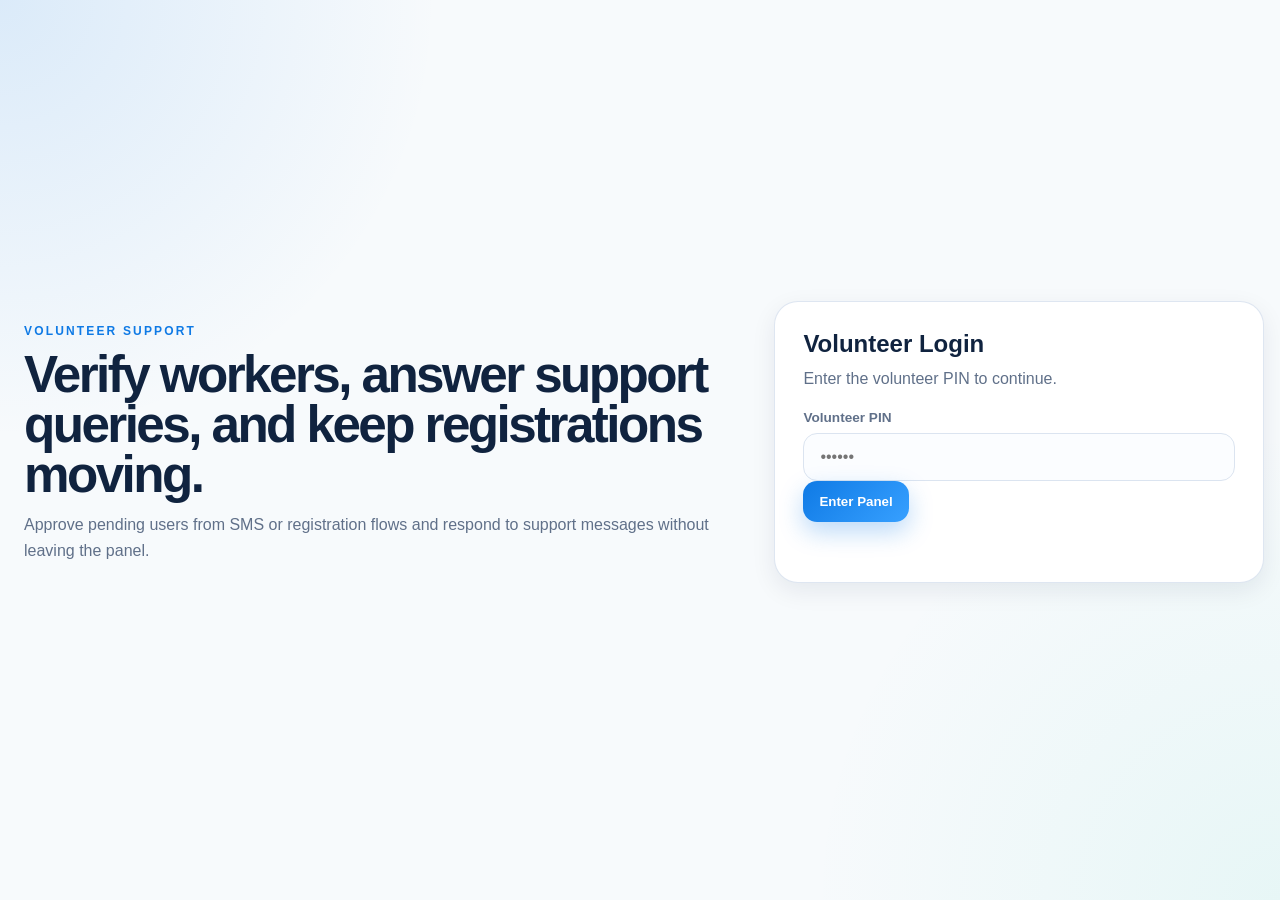
==== Volunteer Panel/index.html @ 0aa0f609 "feat: migrate from Firebase to Supabase, rewrite Admin Portal, setup EMS folder, clean Firebase asse" ====
<!DOCTYPE html>
<html lang="en">
<head>
    <meta charset="UTF-8">
    <meta name="viewport" content="width=device-width, initial-scale=1.0">
    <title>Workforce Volunteer Panel</title>
    <link rel="stylesheet" href="volunteer.css">
</head>
<body>
    <div id="login-view" class="shell shell-login">
        <div class="hero-card">
            <div class="hero-copy">
                <span class="eyebrow">Volunteer Support</span>
                <h1>Verify workers, answer support queries, and keep registrations moving.</h1>
                <p>Approve pending users from SMS or registration flows and respond to support messages without leaving the panel.</p>
            </div>
            <div class="login-card card">
                <h2>Volunteer Login</h2>
                <p>Enter the volunteer PIN to continue.</p>
                <label for="pin-input">Volunteer PIN</label>
                <input id="pin-input" type="password" maxlength="6" placeholder="••••••" />
                <button id="login-btn" class="button primary">Enter Panel</button>
                <p id="error-msg" class="error"></p>
            </div>
        </div>
    </div>

    <div id="panel-view" class="shell hidden">
        <header class="topbar card">
            <div>
                <span class="eyebrow">Workforce Platform</span>
                <h2>Volunteer Panel</h2>
            </div>
            <div class="topbar-actions">
                <span id="pending-count-pill" class="pill">0 pending</span>
                <button id="refresh-btn" class="button subtle">Refresh</button>
                <button id="logout-btn" class="button outline">Logout</button>
            </div>
        </header>

        <section class="stats-grid">
            <div class="stat card">
                <span class="label">Pending Registrations</span>
                <strong id="stat-pending">0</strong>
            </div>
            <div class="stat card">
                <span class="label">Verified Today</span>
                <strong id="stat-verified">0</strong>
            </div>
            <div class="stat card">
                <span class="label">Support Queries</span>
                <strong id="stat-support">0</strong>
            </div>
        </section>

        <section class="tabs card">
            <button class="tab-btn active" data-tab="pending-tab">Pending Registrations</button>
            <button class="tab-btn" data-tab="support-tab">Support Queries</button>
        </section>

        <main>
            <section id="pending-tab" class="tab-panel active">
                <div class="panel-head">
                    <div>
                        <h3>Pending Worker Registrations</h3>
                        <p>Approve workers who have submitted details via the app or SMS.</p>
                    </div>
                </div>
                <div id="pending-list" class="cards-grid"></div>
            </section>

            <section id="support-tab" class="tab-panel">
                <div class="panel-head">
                    <div>
                        <h3>Support Queries</h3>
                        <p>Review and respond to support requests from workers.</p>
                    </div>
                    <div class="support-form card inline-form">
                        <input id="support-receiver" type="text" placeholder="Receiver NIC" />
                        <input id="support-message" type="text" placeholder="Reply or guidance message" />
                        <button id="support-send-btn" class="button primary">Send</button>
                    </div>
                </div>
                <div id="support-list" class="support-list"></div>
            </section>
        </main>
    </div>

    <template id="pending-card-template">
        <article class="worker-card card">
            <div class="worker-top">
                <div>
                    <h4 class="worker-name"></h4>
                    <p class="worker-nic"></p>
                </div>
                <span class="status-badge">Pending</span>
            </div>
            <div class="worker-meta"></div>
            <div class="worker-actions">
                <button class="button primary verify-btn">Verify</button>
            </div>
        </article>
    </template>

    <template id="support-card-template">
        <article class="support-card card">
            <div class="support-top">
                <div>
                    <h4 class="support-title"></h4>
                    <p class="support-channel"></p>
                </div>
                <span class="support-time"></span>
            </div>
            <p class="support-body"></p>
        </article>
    </template>

    <script src="volunteer.js"></script>
</body>
</html>
---- Volunteer Panel/volunteer.css ----
:root {
    --bg: #f7fafc;
    --card: #ffffff;
    --text: #10233f;
    --muted: #607089;
    --primary: #0f7ae5;
    --primary-dark: #0b5db0;
    --border: #dbe4f0;
    --shadow: 0 18px 40px rgba(9, 30, 66, 0.12);
    --shadow-soft: 0 8px 24px rgba(9, 30, 66, 0.08);
}

* {
    box-sizing: border-box;
}

body {
    margin: 0;
    min-height: 100vh;
    font-family: Inter, "Segoe UI", Arial, sans-serif;
    color: var(--text);
    background:
        radial-gradient(circle at top left, rgba(15, 122, 229, 0.12), transparent 28%),
        radial-gradient(circle at bottom right, rgba(42, 201, 177, 0.08), transparent 30%),
        var(--bg);
}

.hidden {
    display: none !important;
}

.shell {
    width: min(1280px, calc(100vw - 32px));
    margin: 0 auto;
    padding: 32px 0 48px;
}

.shell-login {
    min-height: 100vh;
    display: grid;
    place-items: center;
}

.hero-card {
    width: 100%;
    display: grid;
    grid-template-columns: 1.2fr 0.8fr;
    gap: 24px;
    align-items: center;
}

.hero-copy {
    padding: 24px 8px;
}

.eyebrow {
    display: inline-block;
    font-size: 12px;
    text-transform: uppercase;
    letter-spacing: 0.18em;
    color: var(--primary);
    font-weight: 800;
    margin-bottom: 12px;
}

h1 {
    margin: 0 0 12px;
    font-size: clamp(2rem, 4vw, 4rem);
    line-height: 0.98;
    letter-spacing: -0.05em;
}

h2, h3, h4, p {
    margin: 0;
}

p {
    color: var(--muted);
    line-height: 1.6;
}

.card {
    background: var(--card);
    border: 1px solid rgba(219, 228, 240, 0.9);
    border-radius: 24px;
    box-shadow: var(--shadow-soft);
}

.login-card {
    padding: 28px;
}

.login-card h2 {
    font-size: 1.5rem;
    margin-bottom: 8px;
}

label {
    display: block;
    margin: 18px 0 8px;
    font-size: 0.85rem;
    font-weight: 700;
    color: var(--muted);
}

input {
    width: 100%;
    border: 1px solid var(--border);
    border-radius: 14px;
    padding: 14px 16px;
    font-size: 1rem;
    outline: none;
    background: #fbfdff;
}

input:focus {
    border-color: rgba(15, 122, 229, 0.55);
    box-shadow: 0 0 0 4px rgba(15, 122, 229, 0.12);
}

.button {
    border: 0;
    border-radius: 14px;
    padding: 13px 16px;
    font-weight: 800;
    cursor: pointer;
    transition: transform 0.18s ease, box-shadow 0.18s ease, background 0.18s ease;
}

.button:hover {
    transform: translateY(-1px);
}

.primary {
    background: linear-gradient(135deg, var(--primary), #37a0ff);
    color: white;
    box-shadow: 0 10px 24px rgba(15, 122, 229, 0.28);
}

.primary:hover {
    background: linear-gradient(135deg, var(--primary-dark), var(--primary));
}

.outline {
    border: 1px solid var(--border);
    background: transparent;
    color: var(--text);
}

.subtle {
    background: #eef5ff;
    color: var(--primary-dark);
}

.error {
    margin-top: 12px;
    color: #d64242;
    min-height: 20px;
}

.topbar {
    display: flex;
    align-items: center;
    justify-content: space-between;
    gap: 16px;
    padding: 22px 24px;
    margin-bottom: 22px;
}

.topbar-actions {
    display: flex;
    align-items: center;
    gap: 10px;
    flex-wrap: wrap;
    justify-content: flex-end;
}

.pill {
    display: inline-flex;
    align-items: center;
    border-radius: 999px;
    padding: 8px 14px;
    background: #e9f5ff;
    color: var(--primary-dark);
    font-weight: 700;
    font-size: 0.9rem;
}

.stats-grid {
    display: grid;
    grid-template-columns: repeat(auto-fit, minmax(180px, 1fr));
    gap: 16px;
    margin-bottom: 20px;
}

.stat {
    padding: 18px 20px;
}

.stat .label {
    display: block;
    color: var(--muted);
    font-size: 0.88rem;
    margin-bottom: 8px;
}

.stat strong {
    font-size: 2rem;
}

.tabs {
    display: inline-flex;
    gap: 8px;
    padding: 8px;
    margin-bottom: 20px;
}

.tab-btn {
    border: 0;
    background: transparent;
    color: var(--muted);
    font-weight: 800;
    border-radius: 14px;
    padding: 12px 16px;
    cursor: pointer;
}

.tab-btn.active {
    background: #edf4ff;
    color: var(--primary-dark);
}

.panel-head {
    display: flex;
    align-items: flex-start;
    justify-content: space-between;
    gap: 16px;
    margin-bottom: 16px;
}

.cards-grid {
    display: grid;
    grid-template-columns: repeat(auto-fit, minmax(280px, 1fr));
    gap: 16px;
}

.worker-card,
.support-card {
    padding: 18px;
}

.worker-top,
.support-top {
    display: flex;
    align-items: flex-start;
    justify-content: space-between;
    gap: 12px;
    margin-bottom: 14px;
}

.worker-name,
.support-title {
    font-size: 1.05rem;
    margin-bottom: 4px;
}

.worker-nic,
.support-channel,
.support-time {
    font-size: 0.88rem;
    color: var(--muted);
}

.worker-meta {
    display: grid;
    gap: 8px;
    margin-bottom: 16px;
    color: var(--muted);
}

.worker-actions {
    display: flex;
    justify-content: flex-end;
}

.status-badge {
    display: inline-flex;
    align-items: center;
    border-radius: 999px;
    padding: 6px 10px;
    background: #fff4d7;
    color: #9a6b00;
    font-size: 0.8rem;
    font-weight: 800;
}

.support-list {
    display: grid;
    gap: 14px;
}

.tab-panel {
    display: none;
}

.tab-panel.active {
    display: block;
}

.inline-form {
    display: grid;
    grid-template-columns: 1fr 1.2fr auto;
    gap: 10px;
    align-items: center;
    width: min(100%, 760px);
    padding: 14px;
}

.inline-form input {
    margin: 0;
}

@media (max-width: 900px) {
    .hero-card,
    .panel-head,
    .topbar {
        grid-template-columns: 1fr;
        flex-direction: column;
        align-items: stretch;
    }

    .inline-form {
        grid-template-columns: 1fr;
    }

    .tabs {
        width: 100%;
        overflow-x: auto;
    }
}
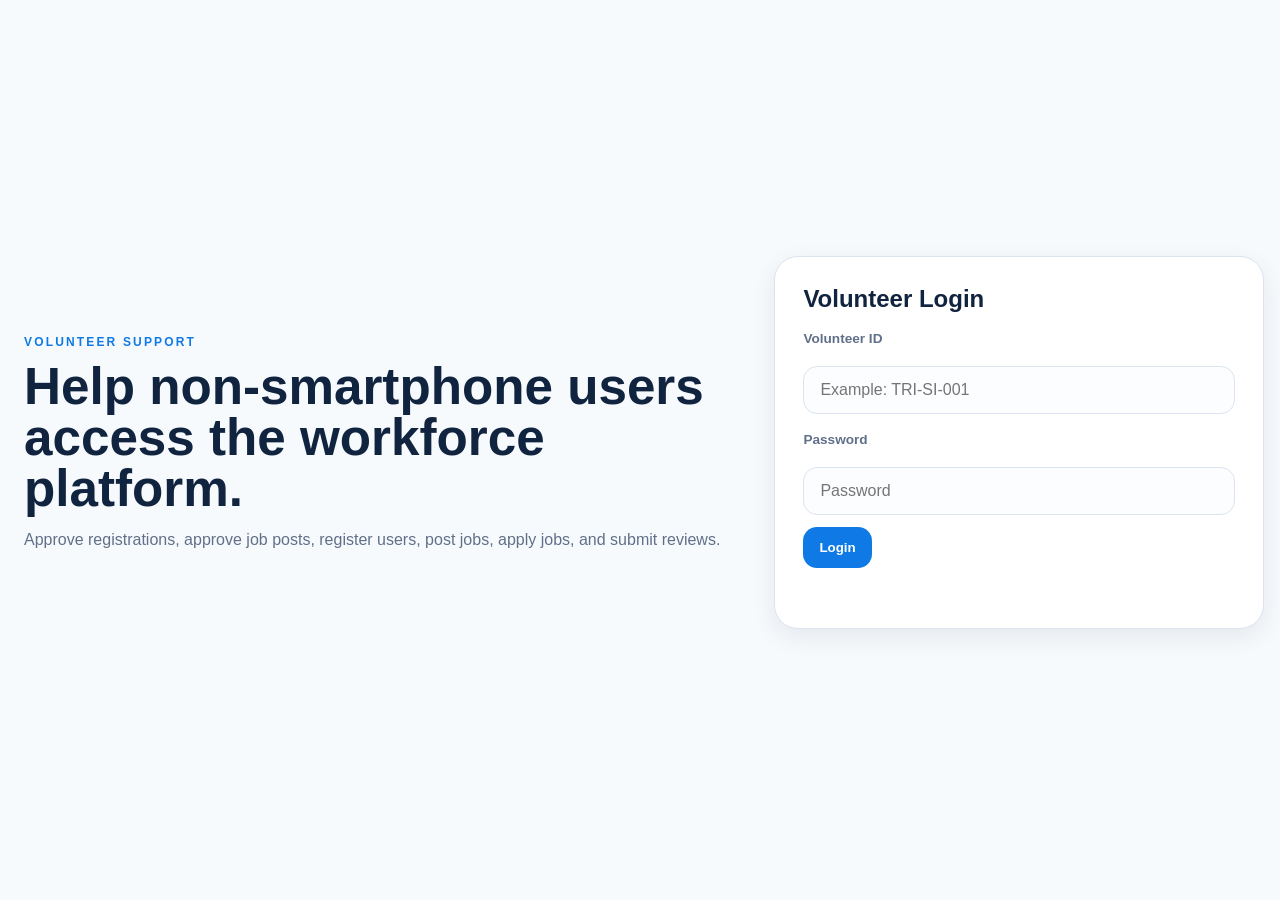
==== commit 12f3440c: "Prepare separated deployments and SMS system" ====
--- a/Volunteer Panel/index.html
+++ b/Volunteer Panel/index.html
@@ -1,120 +1,146 @@
 <!DOCTYPE html>
 <html lang="en">
 <head>
-    <meta charset="UTF-8">
-    <meta name="viewport" content="width=device-width, initial-scale=1.0">
-    <title>Workforce Volunteer Panel</title>
-    <link rel="stylesheet" href="volunteer.css">
+  <meta charset="UTF-8" />
+  <meta name="viewport" content="width=device-width, initial-scale=1.0" />
+  <title>Workforce Volunteer Panel</title>
+  <link rel="stylesheet" href="volunteer.css" />
 </head>
 <body>
-    <div id="login-view" class="shell shell-login">
-        <div class="hero-card">
-            <div class="hero-copy">
-                <span class="eyebrow">Volunteer Support</span>
-                <h1>Verify workers, answer support queries, and keep registrations moving.</h1>
-                <p>Approve pending users from SMS or registration flows and respond to support messages without leaving the panel.</p>
-            </div>
-            <div class="login-card card">
-                <h2>Volunteer Login</h2>
-                <p>Enter the volunteer PIN to continue.</p>
-                <label for="pin-input">Volunteer PIN</label>
-                <input id="pin-input" type="password" maxlength="6" placeholder="••••••" />
-                <button id="login-btn" class="button primary">Enter Panel</button>
-                <p id="error-msg" class="error"></p>
-            </div>
-        </div>
+
+<div id="login-view" class="shell shell-login">
+  <div class="hero-card">
+    <div class="hero-copy">
+      <span class="eyebrow">Volunteer Support</span>
+      <h1>Help non-smartphone users access the workforce platform.</h1>
+      <p>Approve registrations, approve job posts, register users, post jobs, apply jobs, and submit reviews.</p>
     </div>
 
-    <div id="panel-view" class="shell hidden">
-        <header class="topbar card">
-            <div>
-                <span class="eyebrow">Workforce Platform</span>
-                <h2>Volunteer Panel</h2>
-            </div>
-            <div class="topbar-actions">
-                <span id="pending-count-pill" class="pill">0 pending</span>
-                <button id="refresh-btn" class="button subtle">Refresh</button>
-                <button id="logout-btn" class="button outline">Logout</button>
-            </div>
-        </header>
+    <div class="login-card card">
+      <h2>Volunteer Login</h2>
 
-        <section class="stats-grid">
-            <div class="stat card">
-                <span class="label">Pending Registrations</span>
-                <strong id="stat-pending">0</strong>
-            </div>
-            <div class="stat card">
-                <span class="label">Verified Today</span>
-                <strong id="stat-verified">0</strong>
-            </div>
-            <div class="stat card">
-                <span class="label">Support Queries</span>
-                <strong id="stat-support">0</strong>
-            </div>
-        </section>
+      <label>Volunteer ID</label>
+      <input id="volunteer-id-input" type="text" placeholder="Example: TRI-SI-001" />
 
-        <section class="tabs card">
-            <button class="tab-btn active" data-tab="pending-tab">Pending Registrations</button>
-            <button class="tab-btn" data-tab="support-tab">Support Queries</button>
-        </section>
+      <label>Password</label>
+      <input id="password-input" type="password" placeholder="Password" />
 
-        <main>
-            <section id="pending-tab" class="tab-panel active">
-                <div class="panel-head">
-                    <div>
-                        <h3>Pending Worker Registrations</h3>
-                        <p>Approve workers who have submitted details via the app or SMS.</p>
-                    </div>
-                </div>
-                <div id="pending-list" class="cards-grid"></div>
-            </section>
+      <button id="login-btn" class="button primary">Login</button>
+      <p id="error-msg" class="error"></p>
+    </div>
+  </div>
+</div>
 
-            <section id="support-tab" class="tab-panel">
-                <div class="panel-head">
-                    <div>
-                        <h3>Support Queries</h3>
-                        <p>Review and respond to support requests from workers.</p>
-                    </div>
-                    <div class="support-form card inline-form">
-                        <input id="support-receiver" type="text" placeholder="Receiver NIC" />
-                        <input id="support-message" type="text" placeholder="Reply or guidance message" />
-                        <button id="support-send-btn" class="button primary">Send</button>
-                    </div>
-                </div>
-                <div id="support-list" class="support-list"></div>
-            </section>
-        </main>
+<div id="panel-view" class="shell hidden">
+  <header class="topbar card">
+    <div>
+      <span class="eyebrow">Workforce Platform</span>
+      <h2>Volunteer Panel</h2>
+      <p id="volunteer-info"></p>
     </div>
 
-    <template id="pending-card-template">
-        <article class="worker-card card">
-            <div class="worker-top">
-                <div>
-                    <h4 class="worker-name"></h4>
-                    <p class="worker-nic"></p>
-                </div>
-                <span class="status-badge">Pending</span>
-            </div>
-            <div class="worker-meta"></div>
-            <div class="worker-actions">
-                <button class="button primary verify-btn">Verify</button>
-            </div>
-        </article>
-    </template>
+    <div class="topbar-actions">
+      <span id="pending-count-pill" class="pill">0 pending</span>
+      <button id="refresh-btn" class="button subtle">Refresh</button>
+      <button id="logout-btn" class="button outline">Logout</button>
+    </div>
+  </header>
 
-    <template id="support-card-template">
-        <article class="support-card card">
-            <div class="support-top">
-                <div>
-                    <h4 class="support-title"></h4>
-                    <p class="support-channel"></p>
-                </div>
-                <span class="support-time"></span>
-            </div>
-            <p class="support-body"></p>
-        </article>
-    </template>
+  <section class="stats-grid">
+    <div class="stat card">
+      <span class="label">Pending Users</span>
+      <strong id="stat-pending-users">0</strong>
+    </div>
+    <div class="stat card">
+      <span class="label">Pending Jobs</span>
+      <strong id="stat-pending-jobs">0</strong>
+    </div>
+    <div class="stat card">
+      <span class="label">Approved Session</span>
+      <strong id="stat-approved">0</strong>
+    </div>
+  </section>
 
-    <script src="volunteer.js"></script>
+  <section class="tabs card">
+    <button class="tab-btn active" data-tab="pending-users-tab">Pending Users</button>
+    <button class="tab-btn" data-tab="pending-jobs-tab">Pending Jobs</button>
+    <button class="tab-btn" data-tab="register-user-tab">Register User</button>
+    <button class="tab-btn" data-tab="post-job-tab">Post Job</button>
+    <button class="tab-btn" data-tab="apply-job-tab">Apply Job</button>
+    <button class="tab-btn" data-tab="review-tab">Review Worker</button>
+  </section>
+
+  <main>
+    <section id="pending-users-tab" class="tab-panel active">
+      <h3>Pending User Registrations</h3>
+      <div id="pending-users-list" class="cards-grid"></div>
+    </section>
+
+    <section id="pending-jobs-tab" class="tab-panel">
+      <h3>Pending Job Posts</h3>
+      <div id="pending-jobs-list" class="cards-grid"></div>
+    </section>
+
+    <section id="register-user-tab" class="tab-panel">
+      <div class="form-card card">
+        <h3>Register Non-Smartphone User</h3>
+        <input id="reg-phone" placeholder="Phone number" />
+        <input id="reg-first-name" placeholder="First name" />
+        <input id="reg-last-name" placeholder="Last name" />
+        <input id="reg-district" placeholder="District" />
+        <input id="reg-ds-area" placeholder="DS Area" />
+        <select id="reg-language">
+          <option value="si">Sinhala</option>
+          <option value="ta">Tamil</option>
+        </select>
+        <button id="manual-register-btn" class="button primary">Register User</button>
+      </div>
+    </section>
+
+    <section id="post-job-tab" class="tab-panel">
+      <div class="form-card card">
+        <h3>Post Job for Employer</h3>
+        <input id="job-employer-name" placeholder="Employer name" />
+        <input id="job-employer-phone" placeholder="Employer phone" />
+        <input id="job-title" placeholder="Job title" />
+        <textarea id="job-description" placeholder="Job description"></textarea>
+        <input id="job-district" placeholder="District" />
+        <input id="job-ds-area" placeholder="DS Area" />
+        <input id="job-category" placeholder="Category" />
+        <input id="job-skills" placeholder="Required skills" />
+        <input id="job-payment" placeholder="Payment" />
+        <select id="job-language">
+          <option value="si">Sinhala</option>
+          <option value="ta">Tamil</option>
+        </select>
+        <button id="manual-job-btn" class="button primary">Post Job</button>
+      </div>
+    </section>
+
+    <section id="apply-job-tab" class="tab-panel">
+      <div class="form-card card">
+        <h3>Apply Job for Worker</h3>
+        <input id="apply-worker-phone" placeholder="Worker phone" />
+        <input id="apply-job-id" placeholder="Job ID" />
+        <textarea id="apply-note" placeholder="Note"></textarea>
+        <button id="apply-job-btn" class="button primary">Submit Application</button>
+      </div>
+    </section>
+
+    <section id="review-tab" class="tab-panel">
+      <div class="form-card card">
+        <h3>Give Worker Review</h3>
+        <input id="review-worker-phone" placeholder="Worker phone" />
+        <input id="review-employer-phone" placeholder="Employer phone" />
+        <input id="review-rating" type="number" min="1" max="5" placeholder="Rating 1-5" />
+        <textarea id="review-comment" placeholder="Review comment"></textarea>
+        <button id="review-btn" class="button primary">Submit Review</button>
+      </div>
+    </section>
+  </main>
+</div>
+
+<script src="config.js"></script>
+<script src="volunteer.js"></script>
 </body>
-</html>
+</html>
--- a/Volunteer Panel/volunteer.css
+++ b/Volunteer Panel/volunteer.css
@@ -1,340 +1,268 @@
 :root {
-    --bg: #f7fafc;
-    --card: #ffffff;
-    --text: #10233f;
-    --muted: #607089;
-    --primary: #0f7ae5;
-    --primary-dark: #0b5db0;
-    --border: #dbe4f0;
-    --shadow: 0 18px 40px rgba(9, 30, 66, 0.12);
-    --shadow-soft: 0 8px 24px rgba(9, 30, 66, 0.08);
+  --bg: #f7fafc;
+  --card: #ffffff;
+  --text: #10233f;
+  --muted: #607089;
+  --primary: #0f7ae5;
+  --primary-dark: #0b5db0;
+  --danger: #d64242;
+  --border: #dbe4f0;
+  --shadow-soft: 0 8px 24px rgba(9, 30, 66, 0.08);
 }
 
 * {
-    box-sizing: border-box;
+  box-sizing: border-box;
 }
 
 body {
-    margin: 0;
-    min-height: 100vh;
-    font-family: Inter, "Segoe UI", Arial, sans-serif;
-    color: var(--text);
-    background:
-        radial-gradient(circle at top left, rgba(15, 122, 229, 0.12), transparent 28%),
-        radial-gradient(circle at bottom right, rgba(42, 201, 177, 0.08), transparent 30%),
-        var(--bg);
+  margin: 0;
+  min-height: 100vh;
+  font-family: "Segoe UI", Arial, sans-serif;
+  color: var(--text);
+  background: var(--bg);
 }
 
 .hidden {
-    display: none !important;
+  display: none !important;
 }
 
 .shell {
-    width: min(1280px, calc(100vw - 32px));
-    margin: 0 auto;
-    padding: 32px 0 48px;
+  width: min(1280px, calc(100vw - 32px));
+  margin: 0 auto;
+  padding: 32px 0 48px;
 }
 
 .shell-login {
-    min-height: 100vh;
-    display: grid;
-    place-items: center;
+  min-height: 100vh;
+  display: grid;
+  place-items: center;
 }
 
 .hero-card {
-    width: 100%;
-    display: grid;
-    grid-template-columns: 1.2fr 0.8fr;
-    gap: 24px;
-    align-items: center;
+  width: 100%;
+  display: grid;
+  grid-template-columns: 1.2fr 0.8fr;
+  gap: 24px;
+  align-items: center;
 }
 
 .hero-copy {
-    padding: 24px 8px;
+  padding: 24px 8px;
 }
 
 .eyebrow {
-    display: inline-block;
-    font-size: 12px;
-    text-transform: uppercase;
-    letter-spacing: 0.18em;
-    color: var(--primary);
-    font-weight: 800;
-    margin-bottom: 12px;
+  display: inline-block;
+  font-size: 12px;
+  text-transform: uppercase;
+  letter-spacing: 0.18em;
+  color: var(--primary);
+  font-weight: 800;
+  margin-bottom: 12px;
 }
 
 h1 {
-    margin: 0 0 12px;
-    font-size: clamp(2rem, 4vw, 4rem);
-    line-height: 0.98;
-    letter-spacing: -0.05em;
+  margin: 0 0 12px;
+  font-size: clamp(2rem, 4vw, 4rem);
+  line-height: 1;
 }
 
 h2, h3, h4, p {
-    margin: 0;
+  margin: 0;
 }
 
 p {
-    color: var(--muted);
-    line-height: 1.6;
+  color: var(--muted);
+  line-height: 1.6;
 }
 
 .card {
-    background: var(--card);
-    border: 1px solid rgba(219, 228, 240, 0.9);
-    border-radius: 24px;
-    box-shadow: var(--shadow-soft);
-}
-
-.login-card {
-    padding: 28px;
-}
-
-.login-card h2 {
-    font-size: 1.5rem;
-    margin-bottom: 8px;
+  background: var(--card);
+  border: 1px solid var(--border);
+  border-radius: 24px;
+  box-shadow: var(--shadow-soft);
+}
+
+.login-card,
+.form-card {
+  padding: 28px;
 }
 
 label {
-    display: block;
-    margin: 18px 0 8px;
-    font-size: 0.85rem;
-    font-weight: 700;
-    color: var(--muted);
-}
-
-input {
-    width: 100%;
-    border: 1px solid var(--border);
-    border-radius: 14px;
-    padding: 14px 16px;
-    font-size: 1rem;
-    outline: none;
-    background: #fbfdff;
-}
-
-input:focus {
-    border-color: rgba(15, 122, 229, 0.55);
-    box-shadow: 0 0 0 4px rgba(15, 122, 229, 0.12);
+  display: block;
+  margin: 18px 0 8px;
+  font-size: 0.85rem;
+  font-weight: 700;
+  color: var(--muted);
+}
+
+input,
+select,
+textarea {
+  width: 100%;
+  border: 1px solid var(--border);
+  border-radius: 14px;
+  padding: 14px 16px;
+  font-size: 1rem;
+  outline: none;
+  background: #fbfdff;
+  margin-top: 12px;
+  font-family: inherit;
+}
+
+textarea {
+  min-height: 100px;
+  resize: vertical;
 }
 
 .button {
-    border: 0;
-    border-radius: 14px;
-    padding: 13px 16px;
-    font-weight: 800;
-    cursor: pointer;
-    transition: transform 0.18s ease, box-shadow 0.18s ease, background 0.18s ease;
-}
-
-.button:hover {
-    transform: translateY(-1px);
+  border: 0;
+  border-radius: 14px;
+  padding: 13px 16px;
+  font-weight: 800;
+  cursor: pointer;
+  margin-top: 12px;
 }
 
 .primary {
-    background: linear-gradient(135deg, var(--primary), #37a0ff);
-    color: white;
-    box-shadow: 0 10px 24px rgba(15, 122, 229, 0.28);
-}
-
-.primary:hover {
-    background: linear-gradient(135deg, var(--primary-dark), var(--primary));
+  background: var(--primary);
+  color: white;
 }
 
 .outline {
-    border: 1px solid var(--border);
-    background: transparent;
-    color: var(--text);
+  border: 1px solid var(--border);
+  background: transparent;
+  color: var(--text);
 }
 
 .subtle {
-    background: #eef5ff;
-    color: var(--primary-dark);
+  background: #eef5ff;
+  color: var(--primary-dark);
+}
+
+.danger {
+  background: #fee2e2;
+  color: #991b1b;
+}
+
+.success {
+  background: #dcfce7;
+  color: #166534;
 }
 
 .error {
-    margin-top: 12px;
-    color: #d64242;
-    min-height: 20px;
+  margin-top: 12px;
+  color: var(--danger);
+  min-height: 20px;
 }
 
 .topbar {
-    display: flex;
-    align-items: center;
-    justify-content: space-between;
-    gap: 16px;
-    padding: 22px 24px;
-    margin-bottom: 22px;
+  display: flex;
+  align-items: center;
+  justify-content: space-between;
+  gap: 16px;
+  padding: 22px 24px;
+  margin-bottom: 22px;
 }
 
 .topbar-actions {
-    display: flex;
-    align-items: center;
-    gap: 10px;
-    flex-wrap: wrap;
-    justify-content: flex-end;
+  display: flex;
+  align-items: center;
+  gap: 10px;
+  flex-wrap: wrap;
+  justify-content: flex-end;
 }
 
 .pill {
-    display: inline-flex;
-    align-items: center;
-    border-radius: 999px;
-    padding: 8px 14px;
-    background: #e9f5ff;
-    color: var(--primary-dark);
-    font-weight: 700;
-    font-size: 0.9rem;
+  border-radius: 999px;
+  padding: 8px 14px;
+  background: #e9f5ff;
+  color: var(--primary-dark);
+  font-weight: 700;
 }
 
 .stats-grid {
-    display: grid;
-    grid-template-columns: repeat(auto-fit, minmax(180px, 1fr));
-    gap: 16px;
-    margin-bottom: 20px;
+  display: grid;
+  grid-template-columns: repeat(auto-fit, minmax(160px, 1fr));
+  gap: 16px;
+  margin-bottom: 20px;
 }
 
 .stat {
-    padding: 18px 20px;
+  padding: 18px 20px;
 }
 
 .stat .label {
-    display: block;
-    color: var(--muted);
-    font-size: 0.88rem;
-    margin-bottom: 8px;
+  color: var(--muted);
+  font-size: 0.88rem;
 }
 
 .stat strong {
-    font-size: 2rem;
+  display: block;
+  margin-top: 8px;
+  font-size: 2rem;
 }
 
 .tabs {
-    display: inline-flex;
-    gap: 8px;
-    padding: 8px;
-    margin-bottom: 20px;
+  display: flex;
+  flex-wrap: wrap;
+  gap: 8px;
+  padding: 8px;
+  margin-bottom: 20px;
 }
 
 .tab-btn {
-    border: 0;
-    background: transparent;
-    color: var(--muted);
-    font-weight: 800;
-    border-radius: 14px;
-    padding: 12px 16px;
-    cursor: pointer;
+  border: 0;
+  background: transparent;
+  color: var(--muted);
+  font-weight: 800;
+  border-radius: 14px;
+  padding: 12px 16px;
+  cursor: pointer;
 }
 
 .tab-btn.active {
-    background: #edf4ff;
-    color: var(--primary-dark);
-}
-
-.panel-head {
-    display: flex;
-    align-items: flex-start;
-    justify-content: space-between;
-    gap: 16px;
-    margin-bottom: 16px;
+  background: #edf4ff;
+  color: var(--primary-dark);
+}
+
+.tab-panel {
+  display: none;
+}
+
+.tab-panel.active {
+  display: block;
 }
 
 .cards-grid {
-    display: grid;
-    grid-template-columns: repeat(auto-fit, minmax(280px, 1fr));
-    gap: 16px;
-}
-
-.worker-card,
-.support-card {
-    padding: 18px;
-}
-
-.worker-top,
-.support-top {
-    display: flex;
-    align-items: flex-start;
-    justify-content: space-between;
-    gap: 12px;
-    margin-bottom: 14px;
-}
-
-.worker-name,
-.support-title {
-    font-size: 1.05rem;
-    margin-bottom: 4px;
-}
-
-.worker-nic,
-.support-channel,
-.support-time {
-    font-size: 0.88rem;
-    color: var(--muted);
-}
-
-.worker-meta {
-    display: grid;
-    gap: 8px;
-    margin-bottom: 16px;
-    color: var(--muted);
-}
-
-.worker-actions {
-    display: flex;
-    justify-content: flex-end;
-}
-
-.status-badge {
-    display: inline-flex;
-    align-items: center;
-    border-radius: 999px;
-    padding: 6px 10px;
-    background: #fff4d7;
-    color: #9a6b00;
-    font-size: 0.8rem;
-    font-weight: 800;
-}
-
-.support-list {
-    display: grid;
-    gap: 14px;
-}
-
-.tab-panel {
-    display: none;
-}
-
-.tab-panel.active {
-    display: block;
-}
-
-.inline-form {
-    display: grid;
-    grid-template-columns: 1fr 1.2fr auto;
-    gap: 10px;
-    align-items: center;
-    width: min(100%, 760px);
-    padding: 14px;
-}
-
-.inline-form input {
-    margin: 0;
+  display: grid;
+  grid-template-columns: repeat(auto-fit, minmax(290px, 1fr));
+  gap: 16px;
+  margin-top: 16px;
+}
+
+.item-card {
+  padding: 18px;
+}
+
+.meta {
+  display: grid;
+  gap: 8px;
+  color: var(--muted);
+  margin: 14px 0;
+}
+
+.actions {
+  display: flex;
+  gap: 8px;
+  justify-content: flex-end;
+  flex-wrap: wrap;
 }
 
 @media (max-width: 900px) {
-    .hero-card,
-    .panel-head,
-    .topbar {
-        grid-template-columns: 1fr;
-        flex-direction: column;
-        align-items: stretch;
-    }
-
-    .inline-form {
-        grid-template-columns: 1fr;
-    }
-
-    .tabs {
-        width: 100%;
-        overflow-x: auto;
-    }
-}
+  .hero-card,
+  .topbar {
+    grid-template-columns: 1fr;
+    flex-direction: column;
+    align-items: stretch;
+  }
+}
